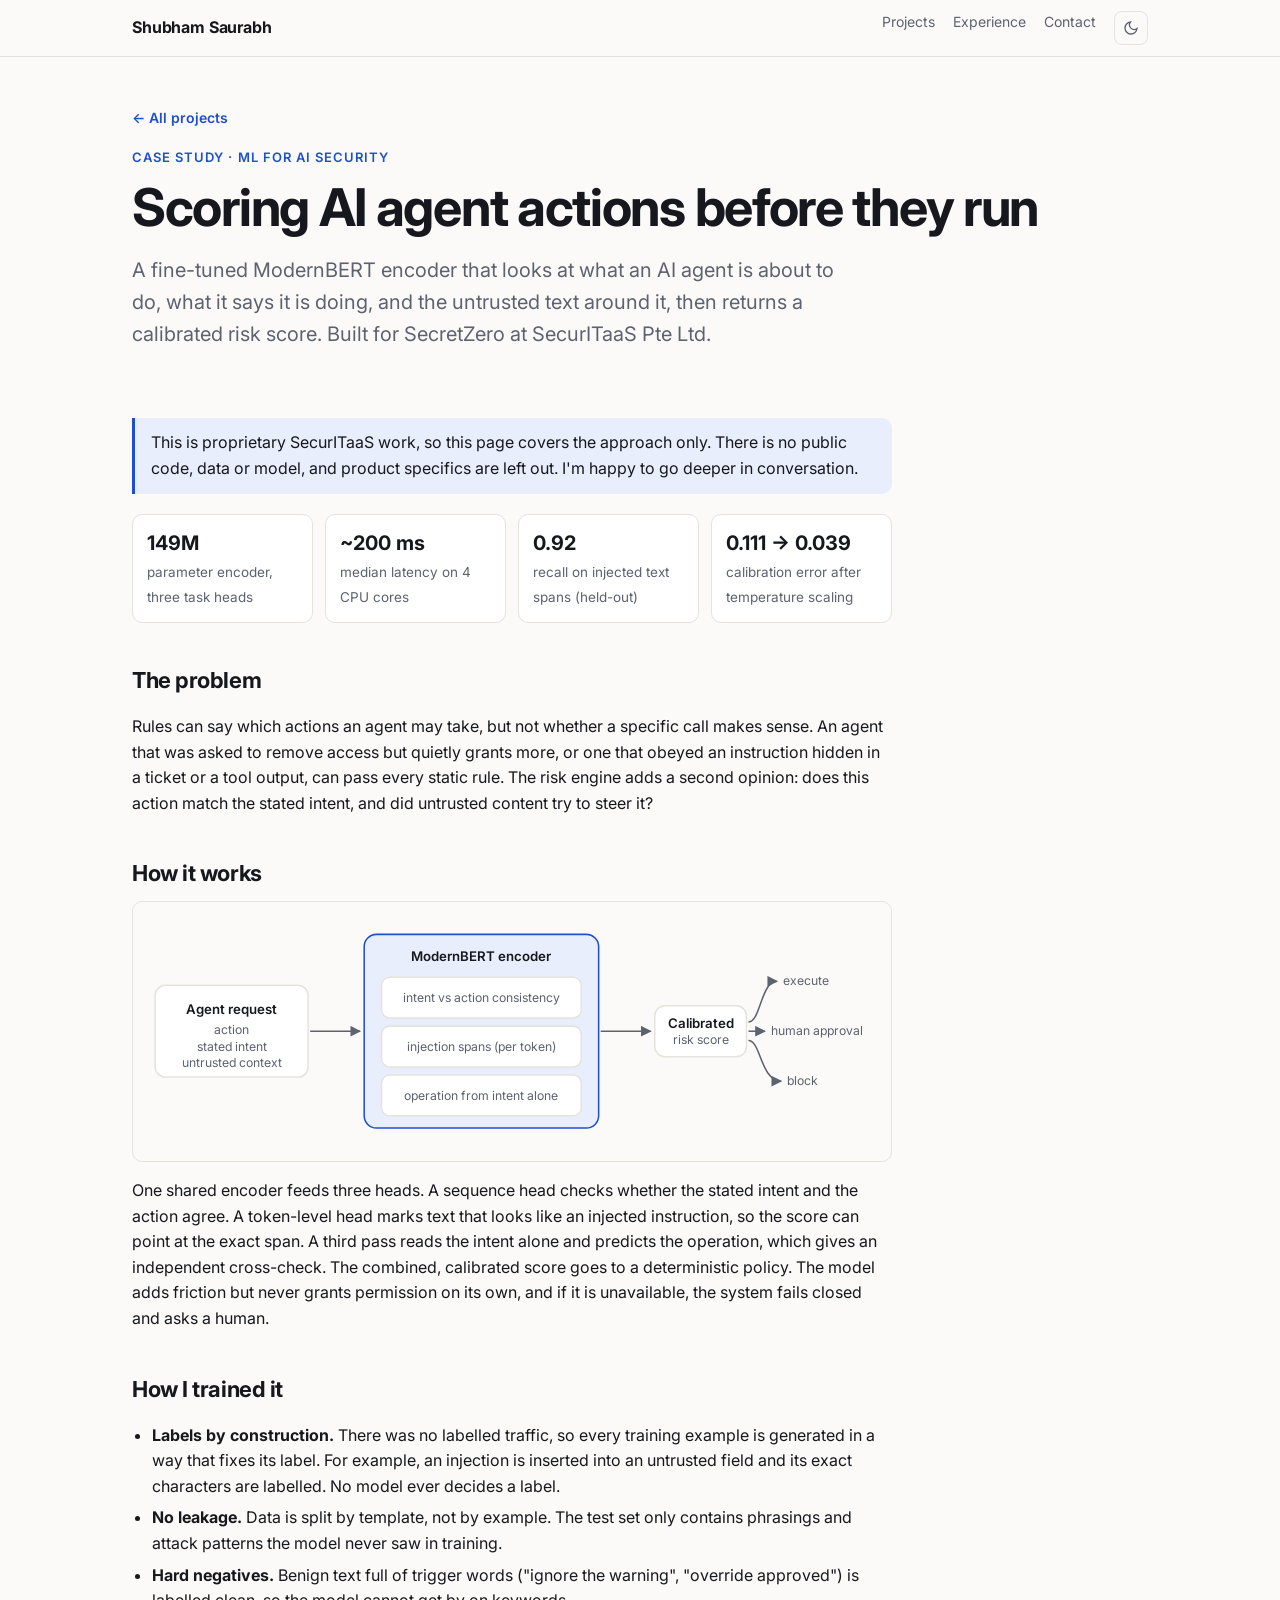
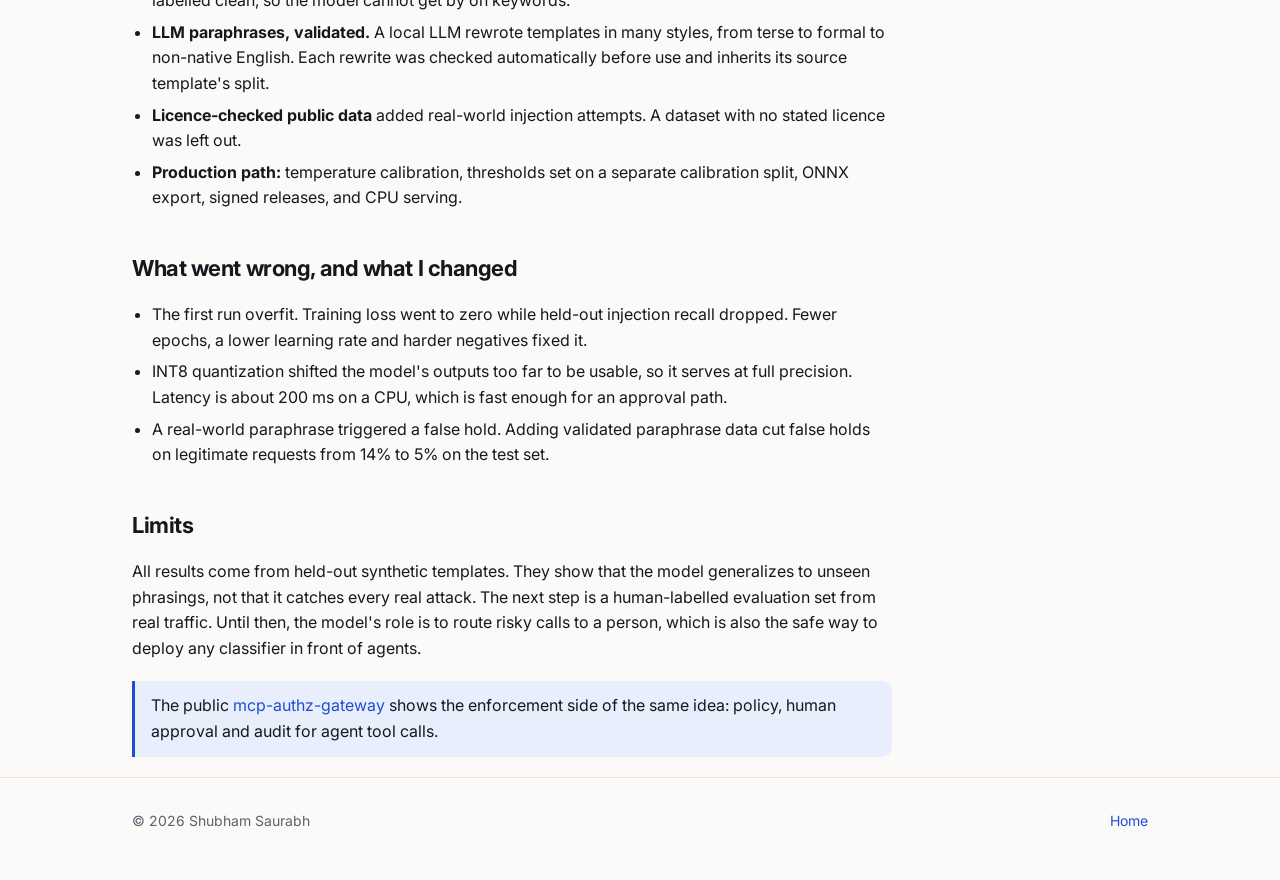
==== projects/risk-engine.html @ e4cdd191 "Add AI risk engine case study and home page card AI used: Claude" ====
<!doctype html>
<html lang="en">
<head>
<meta charset="utf-8">
<meta name="viewport" content="width=device-width, initial-scale=1">
<title>AI Risk Engine · Shubham Saurabh</title>
<meta name="description" content="Case study: a fine-tuned ModernBERT encoder that scores AI agent actions before they run, including token-level prompt-injection detection.">
<link rel="icon" href="../favicon.svg" type="image/svg+xml">
<link rel="preconnect" href="https://fonts.googleapis.com">
<link rel="preconnect" href="https://fonts.gstatic.com" crossorigin>
<link href="https://fonts.googleapis.com/css2?family=Inter:wght@400;500;600;700&display=swap" rel="stylesheet">
<link rel="stylesheet" href="../styles.css">
<script src="../theme.js"></script>
</head>
<body class="case">
<nav class="top"><div class="wrap">
  <a class="brand" href="../">Shubham Saurabh</a>
  <ul>
    <li><a href="../#projects">Projects</a></li>
    <li class="opt"><a href="../#experience">Experience</a></li>
    <li><a href="../#contact">Contact</a></li>
    <li><button class="theme-toggle" aria-label="Switch light or dark theme"><svg viewBox="0 0 24 24" fill="none" stroke="currentColor" stroke-width="2"><path d="M21 12.8A9 9 0 1 1 11.2 3a7 7 0 0 0 9.8 9.8z"/></svg></button></li>
  </ul>
</div></nav>
<header class="hero"><div class="wrap">
  <a class="back" href="../#projects">← All projects</a>
  <p class="eyebrow">Case study · ML for AI security</p>
  <h1>Scoring AI agent actions before they run</h1>
  <p class="lede">A fine-tuned ModernBERT encoder that looks at what an AI agent is about to do, what it says it is doing, and
    the untrusted text around it, then returns a calibrated risk score. Built for SecretZero at SecurITaaS Pte Ltd.</p>
</div></header>
<div class="wrap"><article>
<div class="note">This is proprietary SecurITaaS work, so this page covers the approach only. There is no public code, data or
model, and product specifics are left out. I'm happy to go deeper in conversation.</div>

<div class="facts">
  <div><b>149M</b><span>parameter encoder, three task heads</span></div>
  <div><b>~200 ms</b><span>median latency on 4 CPU cores</span></div>
  <div><b>0.92</b><span>recall on injected text spans (held-out)</span></div>
  <div><b>0.111 → 0.039</b><span>calibration error after temperature scaling</span></div>
</div>

<h2>The problem</h2>
<p>Rules can say which actions an agent may take, but not whether a specific call makes sense. An agent that was asked to
remove access but quietly grants more, or one that obeyed an instruction hidden in a ticket or a tool output, can pass
every static rule. The risk engine adds a second opinion: does this action match the stated intent, and did untrusted
content try to steer it?</p>

<h2>How it works</h2>
<div class="diagram" aria-label="Risk engine flow">
<svg viewBox="0 0 720 230"><defs><marker id="ar" viewBox="0 0 10 10" refX="9" refY="5" markerWidth="7" markerHeight="7" orient="auto-start-reverse"><path d="M0 0L10 5L0 10z" class="d-arrow"/></marker></defs>
  <rect class="d-box" x="10" y="70" width="150" height="90" rx="10"/><text class="d-t" x="85" y="98" text-anchor="middle">Agent request</text>
  <text class="d-s" x="85" y="118" text-anchor="middle">action</text><text class="d-s" x="85" y="134" text-anchor="middle">stated intent</text><text class="d-s" x="85" y="150" text-anchor="middle">untrusted context</text>
  <rect class="d-acc" x="215" y="20" width="230" height="190" rx="12"/><text class="d-t" x="330" y="46" text-anchor="middle">ModernBERT encoder</text>
  <rect class="d-box" x="232" y="62" width="196" height="40" rx="8"/><text class="d-s" x="330" y="86" text-anchor="middle">intent vs action consistency</text>
  <rect class="d-box" x="232" y="110" width="196" height="40" rx="8"/><text class="d-s" x="330" y="134" text-anchor="middle">injection spans (per token)</text>
  <rect class="d-box" x="232" y="158" width="196" height="40" rx="8"/><text class="d-s" x="330" y="182" text-anchor="middle">operation from intent alone</text>
  <rect class="d-box" x="500" y="90" width="90" height="50" rx="10"/><text class="d-t" x="545" y="112" text-anchor="middle">Calibrated</text><text class="d-s" x="545" y="128" text-anchor="middle">risk score</text>
  <path class="d-line" d="M162 115H211" marker-end="url(#ar)"/><path class="d-line" d="M447 115H496" marker-end="url(#ar)"/>
  <text class="d-s" x="626" y="70">execute</text><text class="d-s" x="614" y="119">human approval</text><text class="d-s" x="630" y="168">block</text>
  <path class="d-line" d="M592 106C604 106 604 66 620 66" marker-end="url(#ar)"/><path class="d-line" d="M592 115H608" marker-end="url(#ar)"/><path class="d-line" d="M592 124C604 124 604 164 624 164" marker-end="url(#ar)"/>
</svg>
</div>
<p>One shared encoder feeds three heads. A sequence head checks whether the stated intent and the action agree. A
token-level head marks text that looks like an injected instruction, so the score can point at the exact span. A
third pass reads the intent alone and predicts the operation, which gives an independent cross-check. The combined,
calibrated score goes to a deterministic policy. The model adds friction but never grants permission on its own, and if
it is unavailable, the system fails closed and asks a human.</p>

<h2>How I trained it</h2>
<ul>
  <li><b>Labels by construction.</b> There was no labelled traffic, so every training example is generated in a way that fixes its label. For example, an injection is inserted into an untrusted field and its exact characters are labelled. No model ever decides a label.</li>
  <li><b>No leakage.</b> Data is split by template, not by example. The test set only contains phrasings and attack patterns the model never saw in training.</li>
  <li><b>Hard negatives.</b> Benign text full of trigger words ("ignore the warning", "override approved") is labelled clean, so the model cannot get by on keywords.</li>
  <li><b>LLM paraphrases, validated.</b> A local LLM rewrote templates in many styles, from terse to formal to non-native English. Each rewrite was checked automatically before use and inherits its source template's split.</li>
  <li><b>Licence-checked public data</b> added real-world injection attempts. A dataset with no stated licence was left out.</li>
  <li><b>Production path:</b> temperature calibration, thresholds set on a separate calibration split, ONNX export, signed releases, and CPU serving.</li>
</ul>

<h2>What went wrong, and what I changed</h2>
<ul>
  <li>The first run overfit. Training loss went to zero while held-out injection recall dropped. Fewer epochs, a lower learning rate and harder negatives fixed it.</li>
  <li>INT8 quantization shifted the model's outputs too far to be usable, so it serves at full precision. Latency is about 200 ms on a CPU, which is fast enough for an approval path.</li>
  <li>A real-world paraphrase triggered a false hold. Adding validated paraphrase data cut false holds on legitimate requests from 14% to 5% on the test set.</li>
</ul>

<h2>Limits</h2>
<p>All results come from held-out synthetic templates. They show that the model generalizes to unseen phrasings, not that it
catches every real attack. The next step is a human-labelled evaluation set from real traffic. Until then, the model's
role is to route risky calls to a person, which is also the safe way to deploy any classifier in front of agents.</p>

<div class="note">The public <a href="mcp-authz-gateway.html">mcp-authz-gateway</a> shows the enforcement side of the same
idea: policy, human approval and audit for agent tool calls.</div>
</article></div>
<footer><div class="wrap"><span>© 2026 Shubham Saurabh</span><a href="../">Home</a></div></footer>
</body>
</html>
---- styles.css ----
:root {
  --bg: #fbfaf8; --surface: #ffffff; --ink: #16181d; --muted: #5d6270; --line: #e6e3dd;
  --accent: #1f4fd1; --accent-soft: #e9eefc; --ok: #187a4c; --warn: #a15c07; --bad: #b3261e;
  --code: #f3f1ec; --shadow: 0 1px 2px rgba(20, 20, 30, .05), 0 6px 24px rgba(20, 20, 30, .05);
  --radius: 14px; --max: 1080px;
  color-scheme: light;
}
@media (prefers-color-scheme: dark) {
  :root:not([data-theme="light"]) {
    --bg: #111317; --surface: #181b21; --ink: #eceef2; --muted: #a0a6b3; --line: #2a2f38;
    --accent: #8aa8ff; --accent-soft: #1d2640; --ok: #5ccf96; --warn: #f0b35a; --bad: #ff8a80;
    --code: #1f232b; --shadow: none; color-scheme: dark;
  }
}
:root[data-theme="dark"] {
  --bg: #111317; --surface: #181b21; --ink: #eceef2; --muted: #a0a6b3; --line: #2a2f38;
  --accent: #8aa8ff; --accent-soft: #1d2640; --ok: #5ccf96; --warn: #f0b35a; --bad: #ff8a80;
  --code: #1f232b; --shadow: none; color-scheme: dark;
}
* { box-sizing: border-box; }
html { -webkit-text-size-adjust: 100%; scroll-behavior: smooth; }
body {
  margin: 0; background: var(--bg); color: var(--ink);
  font: 16px/1.6 "Inter", system-ui, -apple-system, "Segoe UI", Roboto, sans-serif;
}
a { color: var(--accent); text-decoration: none; }
a:hover { text-decoration: underline; }
.wrap { max-width: var(--max); margin: 0 auto; padding: 0 16px; }
@media (min-width: 720px) { .wrap { padding: 0 32px; } }

/* nav */
nav.top { position: sticky; top: 0; z-index: 10; background: color-mix(in srgb, var(--bg) 88%, transparent);
  backdrop-filter: blur(8px); border-bottom: 1px solid var(--line); }
nav.top .wrap { display: flex; align-items: center; justify-content: space-between; height: 56px; gap: 12px; }
nav.top .brand { font-weight: 700; color: var(--ink); letter-spacing: -.01em; white-space: nowrap; }
nav.top ul { display: flex; gap: 18px; list-style: none; margin: 0; padding: 0; font-size: 14px; }
nav.top ul a { color: var(--muted); }
nav.top ul a:hover { color: var(--ink); text-decoration: none; }
@media (max-width: 640px) { nav.top ul li.opt { display: none; } }

/* hero */
.hero { padding: 72px 0 48px; }
.eyebrow { font-size: 13px; font-weight: 600; letter-spacing: .08em; text-transform: uppercase; color: var(--accent); margin: 0 0 12px; }
h1 { font-size: clamp(32px, 6vw, 52px); line-height: 1.08; letter-spacing: -.025em; margin: 0 0 18px; }
.lede { font-size: clamp(17px, 2.2vw, 20px); color: var(--muted); max-width: 720px; margin: 0 0 24px; }
.meta { display: flex; flex-wrap: wrap; gap: 8px 18px; color: var(--muted); font-size: 14px; margin-bottom: 28px; }
.btns { display: flex; flex-wrap: wrap; gap: 10px; }
.btn { display: inline-flex; align-items: center; gap: 8px; padding: 10px 16px; border-radius: 10px; font-weight: 600; font-size: 15px;
  border: 1px solid var(--line); background: var(--surface); color: var(--ink); }
.btn.primary { background: var(--accent); border-color: var(--accent); color: #fff; }
:root[data-theme="dark"] .btn.primary { color: #0b1020; }
@media (prefers-color-scheme: dark) { :root:not([data-theme="light"]) .btn.primary { color: #0b1020; } }
.btn:hover { text-decoration: none; filter: brightness(.97); }
.btn svg { width: 18px; height: 18px; }

/* stats */
.stats { display: grid; grid-template-columns: repeat(2, 1fr); gap: 1px; background: var(--line); border: 1px solid var(--line);
  border-radius: var(--radius); overflow: hidden; margin: 8px 0 0; }
@media (min-width: 820px) { .stats { grid-template-columns: repeat(4, 1fr); } }
.stat { background: var(--surface); padding: 18px 20px; }
.stat b { display: block; font-size: 26px; letter-spacing: -.02em; }
.stat span { color: var(--muted); font-size: 14px; }

/* sections */
section { padding: 56px 0; }
section + section { border-top: 1px solid var(--line); }
h2 { font-size: 28px; letter-spacing: -.02em; margin: 0 0 8px; }
.sub { color: var(--muted); margin: 0 0 28px; max-width: 680px; }
h3 { font-size: 19px; margin: 0 0 6px; letter-spacing: -.01em; }

/* cards */
.grid { display: grid; gap: 18px; grid-template-columns: 1fr; }
@media (min-width: 820px) { .grid.two { grid-template-columns: 1fr 1fr; } }
.card { background: var(--surface); border: 1px solid var(--line); border-radius: var(--radius); padding: 22px; box-shadow: var(--shadow);
  display: flex; flex-direction: column; min-width: 0; }
.card p { margin: 0 0 14px; color: var(--muted); }
.card .tags { margin-top: auto; }
.card .links { display: flex; flex-wrap: wrap; gap: 14px; font-weight: 600; font-size: 15px; margin-top: 14px; }
.kicker { font-size: 12px; font-weight: 600; letter-spacing: .06em; text-transform: uppercase; color: var(--muted); margin-bottom: 6px; }
.tags { display: flex; flex-wrap: wrap; gap: 6px; }
.tag { font-size: 12.5px; padding: 3px 9px; border-radius: 999px; background: var(--accent-soft); color: var(--accent); font-weight: 600; }
.card ul { margin: 0 0 14px; padding-left: 18px; color: var(--muted); }
.card ul li { margin: 3px 0; }
.diagram { background: var(--bg); border: 1px solid var(--line); border-radius: 10px; padding: 12px; margin: 0 0 16px; }
.diagram svg { display: block; width: 100%; height: auto; }

/* timeline */
.timeline { list-style: none; margin: 0; padding: 0; }
.timeline li { display: grid; grid-template-columns: 1fr; gap: 2px 24px; padding: 16px 0; border-bottom: 1px solid var(--line); }
@media (min-width: 720px) { .timeline li { grid-template-columns: 170px 1fr; } }
.timeline .when { color: var(--muted); font-size: 14px; font-variant-numeric: tabular-nums; }
.timeline .role b { display: block; }
.timeline .role span { color: var(--muted); font-size: 15px; }
.timeline .role p { margin: 6px 0 0; font-size: 15px; }

.pills { display: flex; flex-wrap: wrap; gap: 8px; }
.pill { border: 1px solid var(--line); background: var(--surface); border-radius: 999px; padding: 6px 12px; font-size: 14px; }

.writing a.item { display: block; padding: 16px 0; border-bottom: 1px solid var(--line); color: var(--ink); }
.writing a.item:hover { text-decoration: none; }
.writing a.item:hover b { color: var(--accent); }
.writing a.item span { color: var(--muted); font-size: 14px; display: block; }

footer { border-top: 1px solid var(--line); padding: 32px 0 48px; color: var(--muted); font-size: 14px; }
footer .wrap { display: flex; flex-wrap: wrap; justify-content: space-between; gap: 12px; }

/* case study pages */
.case .hero { padding: 48px 0 24px; }
.case article { max-width: 760px; }
.case article h2 { font-size: 22px; margin: 40px 0 10px; }
.case article p, .case article li { color: var(--ink); }
.case article ul { padding-left: 20px; }
.case article li { margin: 6px 0; }
.back { font-size: 14px; font-weight: 600; display: inline-block; margin-bottom: 18px; }
code, pre { font-family: ui-monospace, "SF Mono", Menlo, Consolas, monospace; font-size: 13.5px; }
code { background: var(--code); padding: 1px 5px; border-radius: 5px; }
pre { background: var(--code); border: 1px solid var(--line); border-radius: 10px; padding: 14px 16px; overflow-x: auto; line-height: 1.5; }
pre code { background: none; padding: 0; }
.note { border-left: 3px solid var(--accent); background: var(--accent-soft); padding: 12px 16px; border-radius: 0 10px 10px 0; margin: 20px 0; }
.facts { display: grid; grid-template-columns: repeat(auto-fit, minmax(150px, 1fr)); gap: 12px; margin: 20px 0; }
.facts div { border: 1px solid var(--line); background: var(--surface); border-radius: 10px; padding: 12px 14px; }
.facts b { display: block; font-size: 20px; }
.facts span { color: var(--muted); font-size: 13.5px; }

/* svg diagram tokens */
.d-box { fill: var(--surface); stroke: var(--line); stroke-width: 1.5; }
.d-acc { fill: var(--accent-soft); stroke: var(--accent); stroke-width: 1.5; }
.d-t { fill: var(--ink); font: 600 13px "Inter", system-ui, sans-serif; }
.d-s { fill: var(--muted); font: 12px "Inter", system-ui, sans-serif; }
.d-line { stroke: var(--muted); stroke-width: 1.5; fill: none; }
.d-arrow { fill: var(--muted); }

.theme-toggle { background: none; border: 1px solid var(--line); color: var(--muted); border-radius: 8px; width: 34px; height: 34px;
  display: inline-grid; place-items: center; cursor: pointer; }
.theme-toggle svg { width: 16px; height: 16px; }
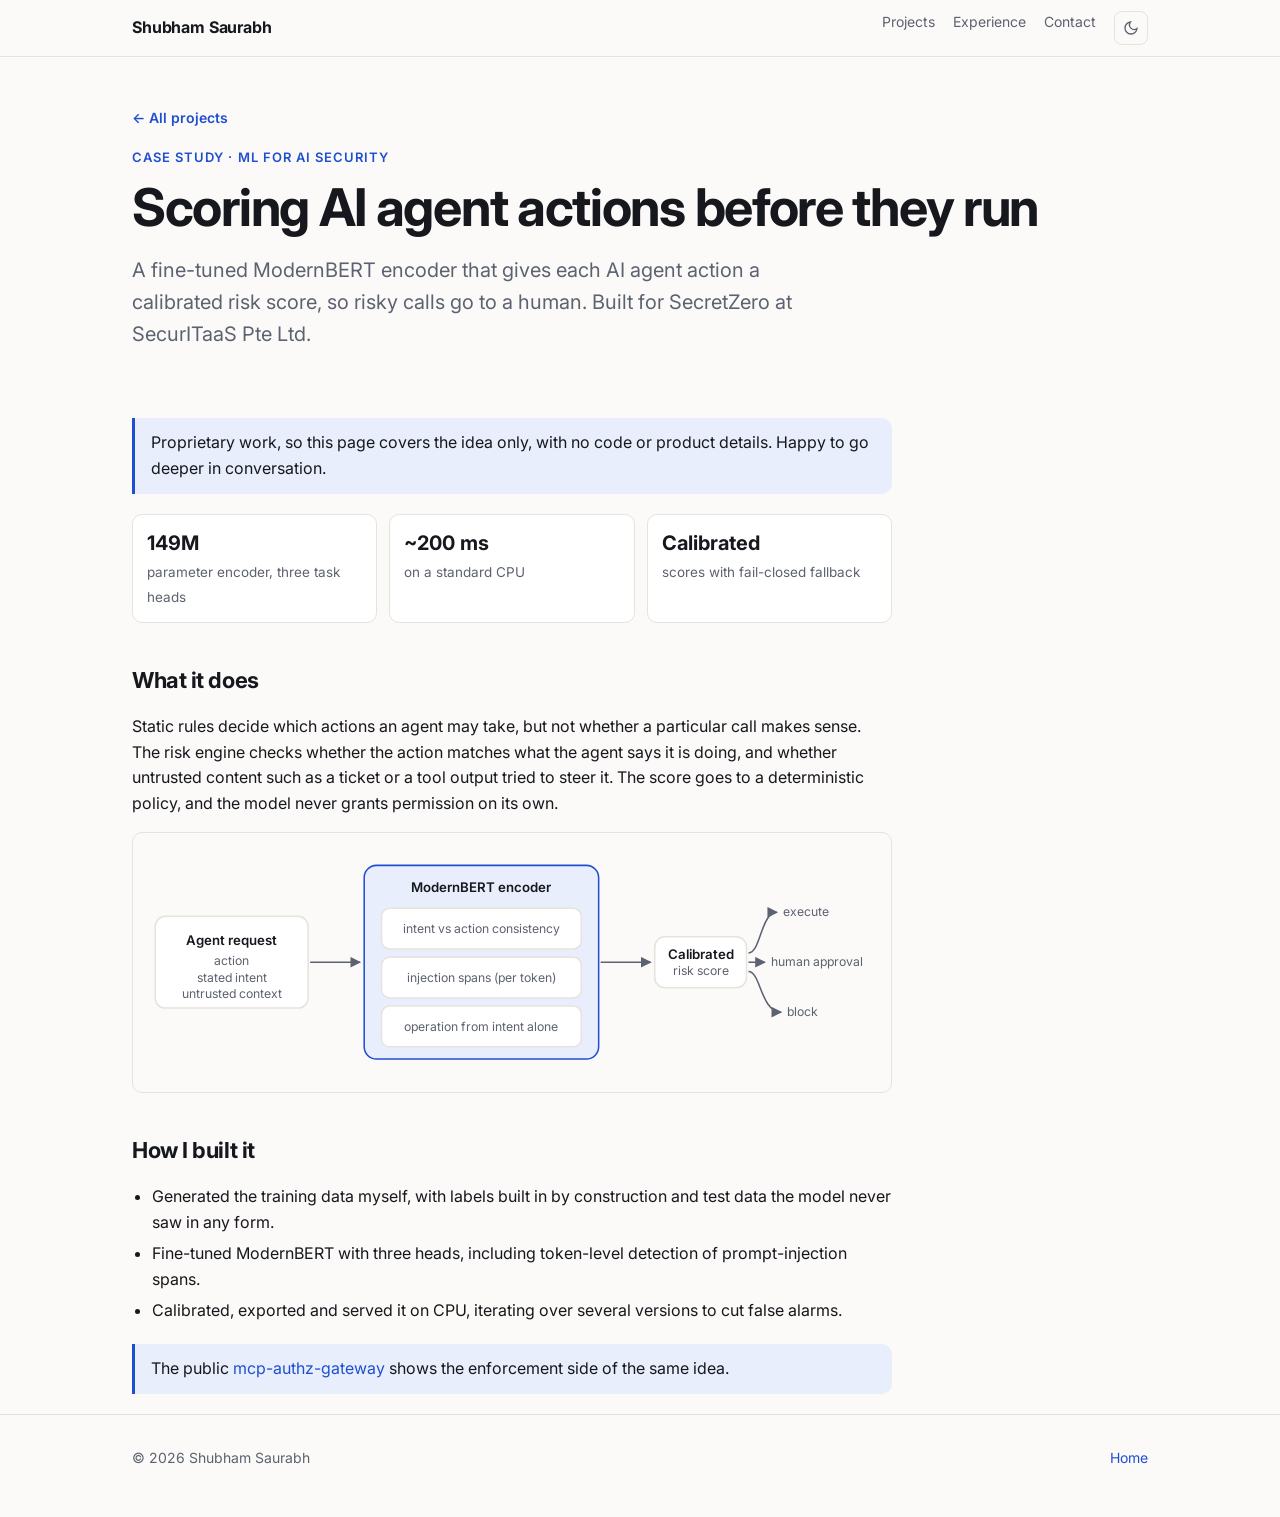
==== commit 9ddc8e8f: "Risk engine: shorter, less detailed case study AI used: Claude" ====
--- a/projects/risk-engine.html
+++ b/projects/risk-engine.html
@@ -26,27 +26,22 @@
   <a class="back" href="../#projects">← All projects</a>
   <p class="eyebrow">Case study · ML for AI security</p>
   <h1>Scoring AI agent actions before they run</h1>
-  <p class="lede">A fine-tuned ModernBERT encoder that looks at what an AI agent is about to do, what it says it is doing, and
-    the untrusted text around it, then returns a calibrated risk score. Built for SecretZero at SecurITaaS Pte Ltd.</p>
+  <p class="lede">A fine-tuned ModernBERT encoder that gives each AI agent action a calibrated risk score, so risky calls go to a
+    human. Built for SecretZero at SecurITaaS Pte Ltd.</p>
 </div></header>
 <div class="wrap"><article>
-<div class="note">This is proprietary SecurITaaS work, so this page covers the approach only. There is no public code, data or
-model, and product specifics are left out. I'm happy to go deeper in conversation.</div>
+<div class="note">Proprietary work, so this page covers the idea only, with no code or product details. Happy to go deeper in conversation.</div>
 
 <div class="facts">
   <div><b>149M</b><span>parameter encoder, three task heads</span></div>
-  <div><b>~200 ms</b><span>median latency on 4 CPU cores</span></div>
-  <div><b>0.92</b><span>recall on injected text spans (held-out)</span></div>
-  <div><b>0.111 → 0.039</b><span>calibration error after temperature scaling</span></div>
+  <div><b>~200 ms</b><span>on a standard CPU</span></div>
+  <div><b>Calibrated</b><span>scores with fail-closed fallback</span></div>
 </div>
 
-<h2>The problem</h2>
-<p>Rules can say which actions an agent may take, but not whether a specific call makes sense. An agent that was asked to
-remove access but quietly grants more, or one that obeyed an instruction hidden in a ticket or a tool output, can pass
-every static rule. The risk engine adds a second opinion: does this action match the stated intent, and did untrusted
-content try to steer it?</p>
-
-<h2>How it works</h2>
+<h2>What it does</h2>
+<p>Static rules decide which actions an agent may take, but not whether a particular call makes sense. The risk engine checks
+whether the action matches what the agent says it is doing, and whether untrusted content such as a ticket or a tool output
+tried to steer it. The score goes to a deterministic policy, and the model never grants permission on its own.</p>
 <div class="diagram" aria-label="Risk engine flow">
 <svg viewBox="0 0 720 230"><defs><marker id="ar" viewBox="0 0 10 10" refX="9" refY="5" markerWidth="7" markerHeight="7" orient="auto-start-reverse"><path d="M0 0L10 5L0 10z" class="d-arrow"/></marker></defs>
   <rect class="d-box" x="10" y="70" width="150" height="90" rx="10"/><text class="d-t" x="85" y="98" text-anchor="middle">Agent request</text>
@@ -61,36 +56,15 @@
   <path class="d-line" d="M592 106C604 106 604 66 620 66" marker-end="url(#ar)"/><path class="d-line" d="M592 115H608" marker-end="url(#ar)"/><path class="d-line" d="M592 124C604 124 604 164 624 164" marker-end="url(#ar)"/>
 </svg>
 </div>
-<p>One shared encoder feeds three heads. A sequence head checks whether the stated intent and the action agree. A
-token-level head marks text that looks like an injected instruction, so the score can point at the exact span. A
-third pass reads the intent alone and predicts the operation, which gives an independent cross-check. The combined,
-calibrated score goes to a deterministic policy. The model adds friction but never grants permission on its own, and if
-it is unavailable, the system fails closed and asks a human.</p>
 
-<h2>How I trained it</h2>
+<h2>How I built it</h2>
 <ul>
-  <li><b>Labels by construction.</b> There was no labelled traffic, so every training example is generated in a way that fixes its label. For example, an injection is inserted into an untrusted field and its exact characters are labelled. No model ever decides a label.</li>
-  <li><b>No leakage.</b> Data is split by template, not by example. The test set only contains phrasings and attack patterns the model never saw in training.</li>
-  <li><b>Hard negatives.</b> Benign text full of trigger words ("ignore the warning", "override approved") is labelled clean, so the model cannot get by on keywords.</li>
-  <li><b>LLM paraphrases, validated.</b> A local LLM rewrote templates in many styles, from terse to formal to non-native English. Each rewrite was checked automatically before use and inherits its source template's split.</li>
-  <li><b>Licence-checked public data</b> added real-world injection attempts. A dataset with no stated licence was left out.</li>
-  <li><b>Production path:</b> temperature calibration, thresholds set on a separate calibration split, ONNX export, signed releases, and CPU serving.</li>
+  <li>Generated the training data myself, with labels built in by construction and test data the model never saw in any form.</li>
+  <li>Fine-tuned ModernBERT with three heads, including token-level detection of prompt-injection spans.</li>
+  <li>Calibrated, exported and served it on CPU, iterating over several versions to cut false alarms.</li>
 </ul>
 
-<h2>What went wrong, and what I changed</h2>
-<ul>
-  <li>The first run overfit. Training loss went to zero while held-out injection recall dropped. Fewer epochs, a lower learning rate and harder negatives fixed it.</li>
-  <li>INT8 quantization shifted the model's outputs too far to be usable, so it serves at full precision. Latency is about 200 ms on a CPU, which is fast enough for an approval path.</li>
-  <li>A real-world paraphrase triggered a false hold. Adding validated paraphrase data cut false holds on legitimate requests from 14% to 5% on the test set.</li>
-</ul>
-
-<h2>Limits</h2>
-<p>All results come from held-out synthetic templates. They show that the model generalizes to unseen phrasings, not that it
-catches every real attack. The next step is a human-labelled evaluation set from real traffic. Until then, the model's
-role is to route risky calls to a person, which is also the safe way to deploy any classifier in front of agents.</p>
-
-<div class="note">The public <a href="mcp-authz-gateway.html">mcp-authz-gateway</a> shows the enforcement side of the same
-idea: policy, human approval and audit for agent tool calls.</div>
+<div class="note">The public <a href="mcp-authz-gateway.html">mcp-authz-gateway</a> shows the enforcement side of the same idea.</div>
 </article></div>
 <footer><div class="wrap"><span>© 2026 Shubham Saurabh</span><a href="../">Home</a></div></footer>
 </body>
--- a/styles.css
+++ b/styles.css
@@ -58,7 +58,7 @@
   border-radius: var(--radius); overflow: hidden; margin: 8px 0 0; }
 @media (min-width: 820px) { .stats { grid-template-columns: repeat(4, 1fr); } }
 .stat { background: var(--surface); padding: 18px 20px; }
-.stat b { display: block; font-size: 26px; letter-spacing: -.02em; }
+.stat b { display: block; font-size: 22px; letter-spacing: -.02em; line-height: 1.25; margin-bottom: 4px; }
 .stat span { color: var(--muted); font-size: 14px; }
 
 /* sections */
